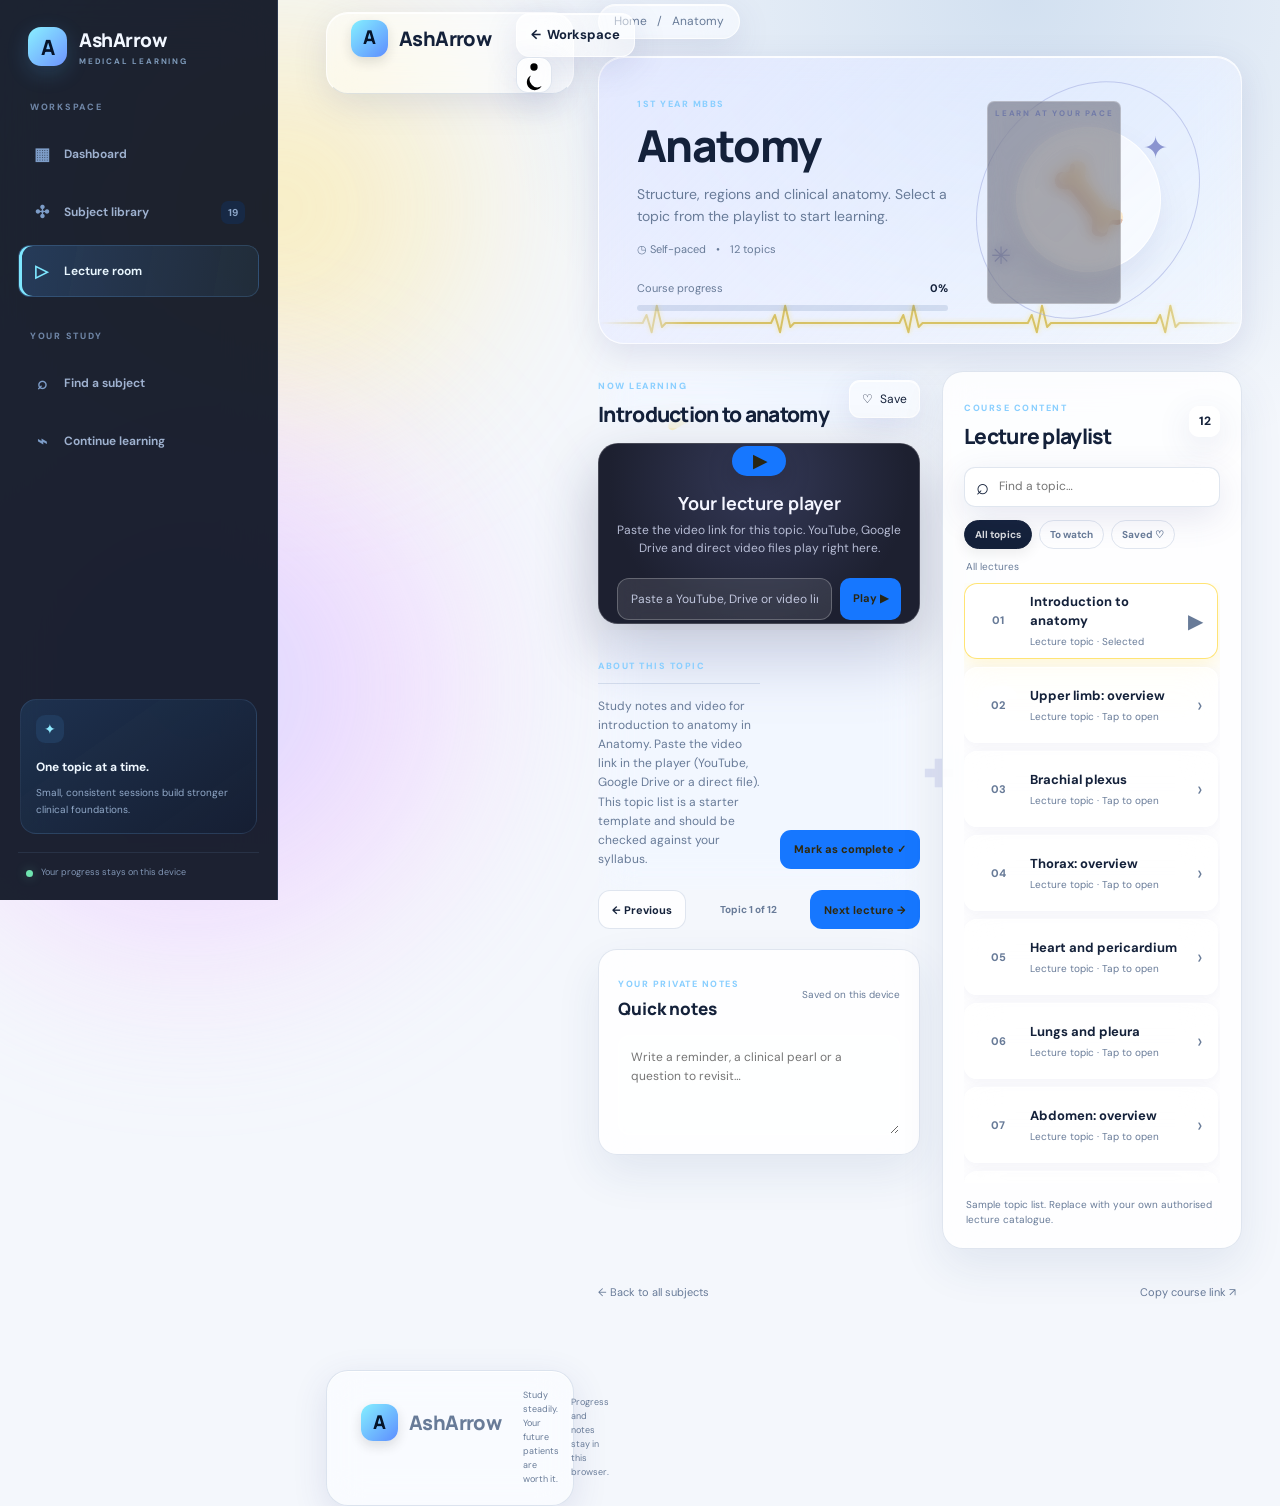
==== lecture.html @ 789b191e "Add files via upload" ====
<!DOCTYPE html>
<html lang="en">
<head>
  <meta charset="UTF-8">
  <meta name="viewport" content="width=device-width, initial-scale=1">
  <meta name="theme-color" content="#f4f5fb">
  <title>Lecture room — AshArrow</title>
  <link rel="preconnect" href="https://fonts.googleapis.com">
  <link rel="preconnect" href="https://fonts.gstatic.com" crossorigin>
  <link href="https://fonts.googleapis.com/css2?family=DM+Sans:wght@400;500;600;700&family=Manrope:wght@400;500;600;700;800&display=swap" rel="stylesheet">
  <link rel="stylesheet" href="lecture.css">
  <link rel="stylesheet" href="glass.css">
  <link rel="stylesheet" href="aa-theme.css">
  <script src="videos.js" defer></script>
  <script src="lecture.js" defer></script>
  <script src="glass.js" defer></script>
  <script src="asharrow-ui.js" defer></script>
</head>
<body>
  <div class="app-shell">
    <header class="topbar">
      <a class="brand" href="index.html"><span class="brand-mark">A</span><span>AshArrow</span></a>
      <div class="topbar-actions">
        <a class="back-link" href="index.html">← <span>Workspace</span></a>
        <button class="icon-button theme-toggle" id="themeToggle" type="button" aria-label="Switch color theme" title="Switch light/dark mode">
          <svg class="sun-icon" viewBox="0 0 24 24" aria-hidden="true"><circle cx="12" cy="12" r="4"></circle><path d="M12 2v2m0 16v2M4.93 4.93l1.42 1.42m11.3 11.3 1.42 1.42M2 12h2m16 0h2M4.93 19.07l1.42-1.42m11.3-11.3 1.42-1.42"></path></svg>
          <svg class="moon-icon" viewBox="0 0 24 24" aria-hidden="true"><path d="M20.3 15.4A8.5 8.5 0 0 1 8.6 3.7 8.6 8.6 0 1 0 20.3 15.4Z"></path></svg>
        </button>
      </div>
    </header>

    <main>
      <nav class="breadcrumbs"><a href="index.html">Home</a><span>/</span><span id="breadcrumbSubject">Subject</span></nav>
      <section class="course-hero">
        <div class="course-copy">
          <p class="eyebrow"><span class="eyebrow-dot"></span><span id="courseYear">MBBS COURSE</span></p>
          <h1 id="courseTitle">Loading subject…</h1>
          <p id="courseDescription" class="course-description">Your course topics will appear here.</p>
          <div class="course-meta"><span>◷ Self-paced</span><span>•</span><span id="topicCount">0 topics</span></div>
          <div class="course-progress"><div class="progress-label"><span>Course progress</span><strong id="progressText">0%</strong></div><div class="progress-track"><span id="progressBar"></span></div></div>
        </div>
        <div class="course-art" aria-hidden="true"><div class="art-orbit"></div><div class="art-circle"><span id="courseEmoji">📚</span></div><span class="art-star star-one">✦</span><span class="art-star star-two">✳</span><span class="art-label">LEARN AT YOUR PACE</span></div>
      <div class="ecg" data-ecg aria-hidden="true"></div>
      </section>

      <div class="learning-layout">
        <section class="player-column">
          <div class="section-title-row"><div><p class="eyebrow muted-eyebrow">NOW LEARNING</p><h2 id="lectureTitle">Select a lecture</h2></div><button class="save-button" id="saveButton" type="button" aria-pressed="false">♡ <span>Save</span></button></div>
          <div class="video-frame" id="videoFrame">
            <div class="video-placeholder" id="videoPlaceholder">
              <div class="play-bubble">▶</div>
              <h3>Your lecture player</h3>
              <p>Paste the video link for this topic. YouTube, Google Drive and direct video files play right here.</p>
              <form class="link-form" id="linkForm" autocomplete="off">
                <input id="linkInput" type="text" inputmode="url" placeholder="Paste a YouTube, Drive or video link" aria-label="Video link">
                <button class="outline-button" type="submit">Play ▶</button>
              </form>
              <p class="link-error" id="linkError" hidden></p>
            </div>
            <iframe id="drivePlayer" title="Lecture video" allow="autoplay; encrypted-media; picture-in-picture; fullscreen; clipboard-write" allowfullscreen referrerpolicy="strict-origin-when-cross-origin" hidden></iframe>
            <video id="nativeVideo" controls playsinline preload="metadata" hidden></video>
            <div class="external-card" id="externalCard" hidden>
              <div class="play-bubble">↗</div>
              <h3 id="externalTitle">Watch in a new tab</h3>
              <p id="externalText"></p>
              <a class="outline-button" id="externalOpen" href="#" target="_blank" rel="noopener">Open video ↗</a>
            </div>
          </div>
          <div class="video-toolbar" id="videoToolbar" hidden>
            <span id="videoSource">Source</span>
            <span class="toolbar-actions"><a id="openOriginal" href="#" target="_blank" rel="noopener">Open in new tab ↗</a><button type="button" id="changeLink">Change link</button></span>
          </div>
          <div class="lecture-under">
            <div><p class="eyebrow muted-eyebrow">ABOUT THIS TOPIC</p><p id="lectureDescription" class="lecture-description">Select a topic from the list to view its details.</p></div>
            <button class="complete-button" id="completeButton" type="button">Mark as complete ✓</button>
          </div>
          <div class="lesson-navigation" aria-label="Lecture navigation">
            <button id="previousTopic" class="lesson-nav-button" type="button">← Previous</button>
            <span id="lessonPosition" aria-live="polite">Topic 1 of 12</span>
            <button id="nextTopic" class="lesson-nav-button next" type="button">Next lecture <span aria-hidden="true">→</span></button>
          </div>
          <section class="notes-card"><div class="notes-heading"><div><p class="eyebrow muted-eyebrow">YOUR PRIVATE NOTES</p><h3>Quick notes</h3></div><span class="notes-status" id="notesStatus">Saved on this device</span></div><textarea id="lectureNotes" placeholder="Write a reminder, a clinical pearl or a question to revisit…"></textarea></section>
        </section>

        <aside class="playlist-card">
          <div class="playlist-heading"><div><p class="eyebrow muted-eyebrow">COURSE CONTENT</p><h2>Lecture playlist</h2></div><span class="playlist-count" id="playlistCount">0</span></div>
          <label class="playlist-search"><span>⌕</span><input id="lectureSearch" type="search" placeholder="Find a topic…" aria-label="Search lectures"></label>
          <div class="playlist-filters" role="group" aria-label="Filter lecture list">
            <button class="filter-chip active" type="button" data-filter="all" aria-pressed="true">All topics</button>
            <button class="filter-chip" type="button" data-filter="remaining" aria-pressed="false">To watch</button>
            <button class="filter-chip" type="button" data-filter="saved" aria-pressed="false">Saved ♡</button>
          </div>
          <div class="playlist-summary" id="playlistSummary" aria-live="polite">All lectures</div>
          <div class="playlist-list" id="playlistList"></div>
          <p class="playlist-footnote">Sample topic list. Replace with your own authorised lecture catalogue.</p>
        </aside>
      </div>
      <div class="course-footer"><a href="index.html">← Back to all subjects</a><button id="shareButton" class="text-button" type="button">Copy course link ↗</button></div>
    </main>
    <footer class="footer"><a class="brand footer-brand" href="index.html"><span class="brand-mark">A</span><span>AshArrow</span></a><span>Study steadily. Your future patients are worth it.</span><span class="footer-note">Progress and notes stay in this browser.</span></footer>
  </div>
</body>
</html>
---- lecture.css ----
@import url("styles.css");
.breadcrumbs{display:flex;align-items:center;gap:10px;margin:4px 0 17px;font-size:12px;color:var(--muted)}.breadcrumbs a:hover,.course-footer a:hover{color:var(--ink)}.course-hero{position:relative;display:flex;justify-content:space-between;gap:25px;min-height:260px;overflow:hidden;padding:32px 38px;border-radius:26px;background:var(--blue)}.course-copy{position:relative;z-index:2;max-width:650px;flex:1}.course-copy h1{font:800 clamp(30px,4vw,44px)/1.12 Manrope,sans-serif;letter-spacing:-1.7px;margin:0}.course-description{max-width:560px;color:var(--muted);font-size:14px;line-height:1.6;margin:13px 0}.course-meta{display:flex;gap:10px;align-items:center;color:var(--muted);font-size:11px}.course-progress{max-width:350px;margin-top:22px}.progress-label{display:flex;justify-content:space-between;font-size:11px;color:var(--muted);margin-bottom:8px}.progress-label strong{color:var(--ink)}.progress-track{height:6px;border-radius:8px;background:var(--line);overflow:hidden}.progress-track span{display:block;height:100%;width:0;background:var(--accent);border-radius:8px;transition:width .2s}.course-art{position:relative;width:230px;min-width:180px;display:grid;place-items:center}.art-orbit{position:absolute;width:210px;height:250px;border:1px solid #aab3e2a0;border-radius:50%;transform:rotate(35deg)}.art-circle{width:145px;height:145px;display:grid;place-items:center;border-radius:50%;background:#fff9;border:1px solid #ffffffd9;box-shadow:0 18px 35px #48518a1b;font-size:65px;transform:rotate(7deg)}.art-star{position:absolute;color:#8b95d0}.star-one{top:36px;right:35px;font-size:30px}.star-two{bottom:36px;left:18px;font-size:24px}.art-label{position:absolute;bottom:7px;font-size:8px;letter-spacing:1.8px;color:#727ba8;font-weight:800}.learning-layout{display:grid;grid-template-columns:minmax(0,1.5fr) minmax(300px,.8fr);gap:22px;padding:27px 0 15px;align-items:start}.player-column{min-width:0}.section-title-row{display:flex;justify-content:space-between;align-items:center;gap:15px;margin-bottom:15px}.section-title-row h2,.playlist-heading h2{font:800 21px Manrope,sans-serif;letter-spacing:-.7px;margin:0}.section-title-row .eyebrow,.playlist-heading .eyebrow{margin-bottom:6px}.save-button{display:flex;align-items:center;gap:7px;padding:9px 12px;border:1px solid var(--line);border-radius:11px;background:var(--surface);color:var(--ink);cursor:pointer;font-size:12px}.save-button.is-saved{background:#fff3bf;border-color:#ffe17a;color:#554300}.video-frame{position:relative;aspect-ratio:16/9;overflow:hidden;border-radius:20px;background:#1d2030;box-shadow:var(--shadow)}.video-frame iframe{width:100%;height:100%;border:0;background:#10121c}.video-placeholder{position:absolute;inset:0;display:flex;align-items:center;justify-content:center;flex-direction:column;text-align:center;padding:22px;background:radial-gradient(circle at 50% 20%,#343957,#1d2030 70%);color:#f4f5ff}.play-bubble{display:grid;place-items:center;width:54px;height:54px;border-radius:18px;background:var(--accent);color:#292613;padding-left:3px;font-size:19px;box-shadow:0 10px 28px #0003}.video-placeholder h3{font:700 18px Manrope,sans-serif;margin:15px 0 6px}.video-placeholder p{max-width:320px;color:#b7bdd5;font-size:12px;line-height:1.5;margin:0 0 15px}.outline-button{padding:9px 12px;border:1px solid #ffffff4d;border-radius:10px;background:#ffffff0b;color:#fff;font-size:11px;font-weight:700;cursor:pointer}.lecture-under{display:flex;justify-content:space-between;align-items:flex-end;gap:20px;padding:21px 0}.lecture-description{font-size:12px;color:var(--muted);line-height:1.6;margin:7px 0 0;max-width:520px}.complete-button{flex-shrink:0;padding:11px 14px;border:0;border-radius:11px;background:var(--accent);color:#30290e;font-size:11px;font-weight:800;cursor:pointer}.complete-button.done{background:#dff7eb;color:#176b4d}.notes-card{padding:19px;border:1px solid var(--line);border-radius:19px;background:var(--surface)}.notes-heading{display:flex;justify-content:space-between;align-items:center;gap:10px}.notes-heading h3{font:800 17px Manrope,sans-serif;margin:0}.notes-heading .eyebrow{margin-bottom:5px}.notes-status{font-size:10px;color:var(--muted)}.notes-card textarea{display:block;width:100%;min-height:100px;resize:vertical;border:1px solid var(--line);border-radius:12px;padding:12px;margin-top:15px;outline:0;background:var(--surface-2);color:var(--ink);font:12px/1.6 "DM Sans",sans-serif}.notes-card textarea:focus{border-color:#a7aedb}.playlist-card{padding:21px;border:1px solid var(--line);border-radius:21px;background:var(--surface);box-shadow:var(--shadow)}.playlist-heading{display:flex;align-items:center;justify-content:space-between;gap:12px}.playlist-count{display:grid;place-items:center;min-width:31px;height:31px;padding:0 8px;border-radius:10px;background:var(--surface-2);font-size:12px;font-weight:800}.playlist-search{display:flex;align-items:center;gap:8px;margin:17px 0 13px;padding:0 11px;height:40px;border-radius:11px;background:var(--surface-2);border:1px solid var(--line);color:var(--muted)}.playlist-search span{font-size:22px}.playlist-search input{min-width:0;width:100%;border:0;outline:0;background:transparent;color:var(--ink);font-size:12px}.playlist-list{display:flex;flex-direction:column;gap:8px;max-height:600px;overflow:auto;padding-right:2px}.topic-item{display:flex;align-items:center;gap:11px;width:100%;padding:12px;border:1px solid transparent;border-radius:13px;background:var(--surface-2);text-align:left;color:var(--ink);cursor:pointer;transition:border-color .15s,background .15s}.topic-item:hover{border-color:var(--line)}.topic-item.active{background:var(--blue);border-color:#c8cdef}.topic-number{display:grid;place-items:center;flex-shrink:0;width:33px;height:33px;border-radius:10px;background:var(--surface);color:var(--muted);font-size:11px;font-weight:800}.topic-item.completed .topic-number{background:#dff7eb;color:#176b4d}.topic-copy{min-width:0;flex:1}.topic-copy strong{display:block;font-size:12px;line-height:1.4;font-weight:700}.topic-copy span{display:block;color:var(--muted);font-size:10px;margin-top:4px}.topic-play{color:var(--muted);font-size:14px}.playlist-footnote{font-size:10px;color:var(--muted);line-height:1.5;margin:14px 2px 0}.course-footer{display:flex;align-items:center;justify-content:space-between;padding:17px 0 28px;font-size:11px;color:var(--muted)}.text-button{border:0;background:transparent;color:var(--muted);cursor:pointer;font-size:11px}.text-button:hover{color:var(--ink)}
@media(max-width:900px){.learning-layout{grid-template-columns:1fr}.playlist-list{max-height:360px}.course-art{width:180px}.course-hero{padding:28px}.art-orbit{width:160px;height:210px}.art-circle{width:120px;height:120px;font-size:52px}}
@media(max-width:560px){.topbar{height:70px}.back-link{font-size:12px}.back-link span{display:none}.course-hero{padding:25px 22px;min-height:0}.course-copy h1{font-size:31px}.course-art{position:absolute;right:-45px;top:15px;width:150px;opacity:.35}.course-copy{max-width:100%}.course-description{max-width:80%;font-size:12px}.course-progress{max-width:260px}.learning-layout{padding-top:21px;gap:17px}.section-title-row h2,.playlist-heading h2{font-size:18px}.video-frame{border-radius:15px}.video-placeholder h3{font-size:15px}.video-placeholder p{font-size:10px}.lecture-under{align-items:flex-start;flex-direction:column;gap:13px}.complete-button{align-self:flex-start}.playlist-card{padding:16px}.topic-item{padding:10px}.footer{gap:12px}.footer-note{margin-left:0;text-align:left}}

/* AshArrow enhancement pack: more breathing room, playful motion and useful controls */
.topic-item{min-height:76px;padding:15px 14px;gap:13px;position:relative;overflow:hidden;isolation:isolate}
.topic-item::after{content:"";position:absolute;inset:0;background:linear-gradient(105deg,transparent 20%,rgba(255,255,255,.24) 50%,transparent 78%);transform:translateX(-130%);transition:transform .7s ease;pointer-events:none;z-index:-1}
.topic-item:hover::after{transform:translateX(130%)}
.topic-number{width:38px;height:38px;border-radius:12px;transition:transform .25s,background .25s}
.topic-item:hover .topic-number{transform:rotate(-5deg) scale(1.06)}
.topic-copy strong{font-size:13px;line-height:1.45}
.topic-copy span{line-height:1.4}
.topic-play{font-size:20px;transition:transform .2s,color .2s}
.topic-item:hover .topic-play{transform:translateX(3px);color:var(--ink)}
.topic-item.active{box-shadow:0 8px 24px rgba(255,210,26,.15);animation:topicEnter .35s cubic-bezier(.2,.8,.2,1) both}
.playlist-filters{display:flex;flex-wrap:wrap;gap:7px;margin:0 0 10px}
.filter-chip{border:1px solid var(--line);background:transparent;color:var(--muted);border-radius:999px;padding:7px 10px;font:700 10px "DM Sans",sans-serif;cursor:pointer;transition:transform .2s,background .2s,color .2s,border-color .2s}
.filter-chip:hover{transform:translateY(-2px);color:var(--ink)}
.filter-chip.active{background:var(--ink);color:var(--surface);border-color:var(--ink);box-shadow:0 5px 14px #00000012}
.playlist-summary{font-size:10px;color:var(--muted);margin:0 2px 9px}
.playlist-empty{display:grid;place-items:center;text-align:center;padding:28px 10px;color:var(--muted);border:1px dashed var(--line);border-radius:14px}
.playlist-empty>span{font-size:26px;margin-bottom:7px}.playlist-empty strong{font-size:12px;color:var(--ink)}.playlist-empty p{font-size:10px;margin:5px 0 0}
.lesson-navigation{display:flex;align-items:center;justify-content:space-between;gap:10px;padding:0 0 20px}
.lesson-navigation>span{font-size:10px;color:var(--muted);font-weight:700;font-variant-numeric:tabular-nums}
.lesson-nav-button{min-height:39px;padding:0 13px;border:1px solid var(--line);border-radius:12px;background:var(--surface);color:var(--ink);font:700 11px "DM Sans",sans-serif;cursor:pointer;transition:transform .2s,border-color .2s,box-shadow .2s}
.lesson-nav-button:hover:not(:disabled){transform:translateY(-2px);border-color:#ffd21a;box-shadow:0 7px 18px #ffd21a25}
.lesson-nav-button:disabled{opacity:.35;cursor:not-allowed}
.lesson-nav-button.next{background:var(--accent);border-color:transparent;color:#30290e}
#lectureTitle{animation:titleSlide .3s ease both}
#progressBar{transition:width .65s cubic-bezier(.2,.8,.2,1)!important}
@keyframes topicEnter{from{opacity:.6;transform:translateX(5px) scale(.99)}to{opacity:1;transform:translateX(0) scale(1)}}
@keyframes titleSlide{from{opacity:.5;transform:translateY(5px)}to{opacity:1;transform:translateY(0)}}
@media(max-width:560px){.topic-item{min-height:78px;padding:15px 12px}.topic-number{width:37px;height:37px}.topic-copy strong{font-size:12px}.lesson-nav-button{padding:0 10px}.lesson-navigation{gap:6px}}
@media(prefers-reduced-motion:reduce){.topic-item,.topic-item::after,.topic-number,.topic-play,#lectureTitle,#progressBar,.lesson-nav-button,.filter-chip{animation:none!important;transition:none!important}}
---- glass.css ----
/* Asharchives — frosted glass + motion layer. Loads AFTER styles.css / lecture.css; delete this file to get the original look back. */
:root{--glass:rgba(255,255,255,.52);--glass-hi:rgba(255,255,255,.76);--glass-edge:rgba(255,255,255,.78);--glass-sh:0 10px 34px rgba(62,72,140,.13),inset 0 1px 0 rgba(255,255,255,.85);--fx:blur(18px) saturate(165%);--hero:linear-gradient(135deg,rgba(226,231,255,.8),rgba(255,255,255,.42));--b1:#ffe27a;--b2:#b9c4ff;--b3:#f3c9ff}
:root[data-theme="dark"]{--glass:rgba(34,38,60,.5);--glass-hi:rgba(50,56,86,.72);--glass-edge:rgba(255,255,255,.11);--glass-sh:0 10px 34px rgba(0,0,0,.38),inset 0 1px 0 rgba(255,255,255,.09);--hero:linear-gradient(135deg,rgba(52,60,104,.74),rgba(30,33,52,.45));--b1:#8a7410;--b2:#3b4aa8;--b3:#6a2f8f}

/* living background the glass blurs against */
body{min-height:100vh;animation:fadeIn .6s backwards}
body::before,body::after{content:"";position:fixed;z-index:-1;border-radius:50%;filter:blur(80px);opacity:.6;pointer-events:none}
body::before{width:46vw;height:46vw;max-width:560px;max-height:560px;top:-8%;right:-6%;background:radial-gradient(circle,var(--b1),transparent 68%);animation:drift 20s ease-in-out infinite alternate}
body::after{width:52vw;height:52vw;max-width:640px;max-height:640px;bottom:-12%;left:-10%;background:radial-gradient(circle,var(--b2),var(--b3) 45%,transparent 70%);animation:drift 26s ease-in-out infinite alternate-reverse}

/* glass surfaces */
.topbar,.searchbox,.icon-button,.save-button,.playlist-search,.year-select-wrap select,.hero-card,.daily-card,.subject-card,.educator-banner,.course-hero,.notes-card,.playlist-card,.back-link{-webkit-backdrop-filter:var(--fx);backdrop-filter:var(--fx)}
.topbar,.searchbox,.icon-button,.save-button,.playlist-search,.year-select-wrap select,.subject-card,.daily-card,.educator-banner,.notes-card,.playlist-card,.back-link,.topic-item{background-color:var(--glass);border-color:var(--glass-edge)}
.searchbox,.icon-button,.save-button,.playlist-search,.year-select-wrap select,.subject-card,.daily-card,.educator-banner,.notes-card,.playlist-card,.topbar,.back-link{box-shadow:var(--glass-sh)}
.hero-card,.course-hero{background:var(--hero);border:1px solid var(--glass-edge);box-shadow:var(--glass-sh)}
.save-button.is-saved{background-color:#fff3bf;border-color:#ffe17a}
.notes-card textarea{background:var(--glass);border-color:var(--glass-edge)}
.notes-card textarea:focus{box-shadow:0 0 0 3px rgba(255,210,26,.35)}
.topic-number{background:var(--glass-hi)}
.topic-item.active{background:var(--glass-hi);border-color:rgba(255,210,26,.6);box-shadow:0 8px 22px rgba(255,210,26,.18)}
.video-frame{border:1px solid rgba(255,255,255,.18);box-shadow:0 24px 60px rgba(30,35,80,.28)}
.video-frame iframe{animation:fadeIn .6s backwards}

/* floating glass nav */
.topbar{position:sticky;top:12px;z-index:50;height:68px;margin-top:12px;padding:0 14px;border:1px solid var(--glass-edge);border-radius:22px}
.back-link{display:inline-flex;align-items:center;gap:6px;height:44px;padding:0 14px;border:1px solid var(--glass-edge);border-radius:14px;font-size:13px;font-weight:700;transition:transform .2s}
.back-link:hover{transform:translateX(-3px)}

/* entrance animations (backwards-fill so hover transforms still work) */
.hero-card,.course-hero{animation:rise .7s cubic-bezier(.2,.8,.2,1) backwards}
.daily-card{animation:rise .7s .12s cubic-bezier(.2,.8,.2,1) backwards}
.section-block,.educator-banner,.learning-layout{animation:rise .7s .2s cubic-bezier(.2,.8,.2,1) backwards}
.subject-card{animation:rise .5s cubic-bezier(.2,.8,.2,1) backwards;position:relative;overflow:hidden;transition:transform .35s cubic-bezier(.2,.8,.2,1),box-shadow .35s,border-color .35s}
.subject-card:nth-child(3n+2){animation-delay:.07s}.subject-card:nth-child(3n){animation-delay:.14s}

/* hover: lift, sheen sweep, icon tilt */
.subject-card::before{content:"";position:absolute;inset:0;background:linear-gradient(115deg,transparent 35%,rgba(255,255,255,.35) 50%,transparent 65%);transform:translateX(-120%);transition:transform .8s ease;pointer-events:none}
.subject-card:hover{transform:translateY(-6px) scale(1.015);border-color:rgba(255,210,26,.6);box-shadow:0 18px 44px rgba(62,72,140,.22),inset 0 1px 0 rgba(255,255,255,.9)}
.subject-card:hover::before{transform:translateX(120%)}
.subject-arrow,.subject-icon,.primary-button span,.icon-button svg,.brand-mark{transition:transform .3s}
.subject-card:hover .subject-arrow{transform:translate(3px,-3px)}
.subject-card:hover .subject-icon{transform:rotate(-8deg) scale(1.1)}
.primary-button:hover{transform:translateY(-3px);box-shadow:0 12px 26px #d9b00040}.primary-button:hover span{transform:translate(3px,-3px)}
.icon-button:hover svg{transform:rotate(25deg)}.brand:hover .brand-mark{transform:rotate(-8deg) scale(1.08)}
.icon-button,.save-button,.complete-button,.outline-button{transition:transform .2s,box-shadow .2s,background .2s}
.icon-button:hover,.save-button:hover,.complete-button:hover,.outline-button:hover{transform:translateY(-2px)}
.icon-button:active,.save-button:active,.complete-button:active,.outline-button:active{transform:scale(.95)}
.topic-item{transition:transform .25s,border-color .2s,background .2s,box-shadow .25s}.topic-item:hover{transform:translateX(4px);border-color:var(--glass-edge)}

/* ambient motion */
.orbit,.art-orbit{animation:spin 50s linear infinite}.orbit-two{animation-direction:reverse;animation-duration:70s}.art-orbit{animation-name:spinB}
.anatomy-card{animation:floatA 6s ease-in-out infinite}.art-circle{animation:floatB 7s ease-in-out infinite}
.art-star,.anatomy-spark{animation:twinkle 3.6s ease-in-out infinite}.star-two{animation-delay:1.2s}
.brand-mark,.streak-flame{animation:glow 3.2s ease-in-out infinite}
.play-bubble{animation:pulse 2.4s ease-out infinite}
.week-dot.active{animation:pop .5s .3s backwards}
.progress-track span{background:linear-gradient(90deg,#ffd21a,#ffe98a,#ffd21a);background-size:200% 100%;animation:shimmer 2.6s linear infinite}

@keyframes rise{from{opacity:0;transform:translateY(22px) scale(.98)}}
@keyframes fadeIn{from{opacity:0}}
@keyframes drift{to{transform:translate(6vw,-5vh) scale(1.15)}}
@keyframes spin{to{transform:rotate(335deg)}}
@keyframes spinB{to{transform:rotate(395deg)}}
@keyframes floatA{50%{transform:rotate(8deg) translateY(-12px)}}
@keyframes floatB{50%{transform:rotate(7deg) translateY(-9px)}}
@keyframes twinkle{50%{opacity:.35;transform:scale(.8) rotate(20deg)}}
@keyframes glow{50%{box-shadow:0 5px 22px #ffd21a99}}
@keyframes pulse{0%{box-shadow:0 0 0 0 #ffd21a88}70%,100%{box-shadow:0 0 0 18px #ffd21a00}}
@keyframes shimmer{to{background-position:-200% 0}}
@keyframes pop{from{transform:scale(.4);opacity:0}}

@media(max-width:560px){:root{--fx:blur(12px) saturate(150%)}.topbar{top:8px;height:60px;margin-top:8px;padding:0 10px}.searchbox:focus-within{left:8px;right:60px;background:var(--glass-hi)}}
@media(prefers-reduced-motion:reduce){*,*::before,*::after{animation:none!important;transition:none!important}}

/* ================= v2: player fix · deeper glass · MBBS motion ================= */
:root{--glare:rgba(255,255,255,.55);--glass-deep:rgba(255,255,255,.34)}
:root[data-theme="dark"]{--glare:rgba(160,170,255,.16);--glass-deep:rgba(20,22,40,.42)}

/* FIX: the browser's [hidden] rule was being overridden by author display rules,
   so the placeholder covered the player. Hidden must always win. */
[hidden]{display:none!important}

/* ---- player: every source sits in the same 16:9 box, placeholder sits on top only when empty ---- */
.video-frame>iframe,.video-frame>video{position:absolute;inset:0;z-index:1;width:100%;height:100%;border:0;background:#0b0d16;object-fit:contain}
.video-placeholder{z-index:3;padding:18px}
.video-placeholder p{max-width:360px}
.link-form{display:flex;gap:8px;width:100%;max-width:440px;margin:6px 0 0}
.link-form input{flex:1;min-width:0;height:42px;padding:0 13px;border-radius:12px;border:1px solid rgba(255,255,255,.24);background:rgba(255,255,255,.1);color:#fff;font:12px "DM Sans",sans-serif;outline:0;-webkit-backdrop-filter:blur(12px);backdrop-filter:blur(12px);transition:border-color .2s,box-shadow .2s}
.link-form input::placeholder{color:#c1c7de}
.link-form input:focus{border-color:var(--accent);box-shadow:0 0 0 3px rgba(255,210,26,.25)}
.link-form .outline-button{height:42px;white-space:nowrap;background:var(--accent);color:#292613;border-color:transparent}
.link-error{color:#ffc2c2!important;margin:10px 0 0!important;font-size:11px!important}
.external-card{position:absolute;inset:0;z-index:2;display:flex;flex-direction:column;align-items:center;justify-content:center;gap:8px;padding:22px;text-align:center;color:#f4f5ff;background:radial-gradient(circle at 50% 20%,#3d4470,#1d2030 70%);-webkit-backdrop-filter:blur(8px);backdrop-filter:blur(8px)}
.external-card h3{font:700 17px Manrope,sans-serif;margin:10px 0 0}
.external-card p{max-width:380px;color:#c1c7de;font-size:12px;line-height:1.55;margin:0}
.external-card .outline-button{display:inline-block;text-decoration:none;margin-top:8px;background:var(--accent);color:#292613;border-color:transparent}
.video-toolbar{display:flex;justify-content:space-between;align-items:center;flex-wrap:wrap;gap:10px 14px;margin-top:13px;padding:11px 15px;border-radius:16px;border:1px solid var(--glass-edge);background:var(--glass-hi);-webkit-backdrop-filter:var(--fx);backdrop-filter:var(--fx);box-shadow:var(--glass-sh);font-size:11px;color:var(--muted)}
.toolbar-actions{display:flex;gap:16px;align-items:center;flex-wrap:wrap}
.video-toolbar a{color:var(--ink);font-weight:700;text-decoration:none;transition:color .2s}
.video-toolbar a:hover{color:#9a7a00}
.video-toolbar button{border:0;background:transparent;color:var(--ink);font:700 11px "DM Sans",sans-serif;cursor:pointer;padding:0;transition:color .2s}
.video-toolbar button:hover{color:#9a7a00}
.video-frame{animation:rise .6s cubic-bezier(.2,.8,.2,1) backwards}

/* ---- deeper glass on the remaining surfaces ---- */
.breadcrumbs{display:inline-flex;padding:7px 15px;border-radius:999px;background:var(--glass);border:1px solid var(--glass-edge);-webkit-backdrop-filter:var(--fx);backdrop-filter:var(--fx);box-shadow:var(--glass-sh)}
.topic-item,.playlist-count,.mini-icon,.week-dot,.lecture-under,.section-title-row{-webkit-backdrop-filter:var(--fx);backdrop-filter:var(--fx)}
.topic-item{position:relative;overflow:hidden;background:var(--glass);border-color:var(--glass-edge);box-shadow:0 4px 14px rgba(62,72,140,.06)}
.topic-item.active{background:var(--glass-hi)}
.playlist-count,.mini-icon{background:var(--glass-hi);border:1px solid var(--glass-edge);box-shadow:var(--glass-sh)}
.footer{margin-top:16px;padding:18px 24px;border:1px solid var(--glass-edge);border-radius:22px;background:var(--glass);-webkit-backdrop-filter:var(--fx);backdrop-filter:var(--fx);box-shadow:var(--glass-sh)}
.course-footer{padding-top:19px}
.lecture-under{background:transparent}
.notes-card textarea{background:var(--glass-deep)}
.educator-banner{background:var(--glass)}
.topic-item.completed .topic-number{background:rgba(223,247,235,.85)}

/* cursor glare: a soft light that follows the pointer across glass */
.subject-card::after,.hero-card::after,.course-hero::after,.daily-card::after,.topic-item::after,.educator-banner::after{content:"";position:absolute;inset:0;z-index:0;border-radius:inherit;pointer-events:none;opacity:0;transition:opacity .35s;background:radial-gradient(260px circle at var(--mx,50%) var(--my,50%),var(--glare),transparent 62%)}
.subject-card:hover::after,.hero-card:hover::after,.course-hero:hover::after,.daily-card:hover::after,.topic-item:hover::after,.educator-banner:hover::after{opacity:1}
.subject-card>*,.topic-item>*,.daily-card>*,.educator-banner>*{position:relative;z-index:1}
.hero-card>*:not(.hero-decoration):not(.ecg),.course-hero>*:not(.ecg){position:relative}

/* ---- MBBS motifs ---- */
/* heartbeat on the live dot, double-beat rhythm */
.eyebrow-dot{animation:beat 1.8s ease-in-out infinite}
@keyframes beat{0%,100%{transform:scale(1)}12%{transform:scale(1.55)}24%{transform:scale(1)}36%{transform:scale(1.3)}60%{transform:scale(1)}}

.course-art{z-index:2}
/* ECG strip: draws a heartbeat that scrolls across the hero */
.ecg{position:absolute;left:0;right:0;bottom:0;height:40px;overflow:hidden;pointer-events:none;z-index:1;opacity:.6;-webkit-mask:linear-gradient(90deg,transparent,#000 14%,#000 86%,transparent);mask:linear-gradient(90deg,transparent,#000 14%,#000 86%,transparent)}
.ecg-track{display:flex;width:200%;height:100%;animation:ecgScroll 9s linear infinite}
.ecg-track svg{flex:none;width:50%;height:100%;overflow:visible}
.ecg-track path{fill:none;stroke:#c9a200;stroke-width:2;stroke-linejoin:round;stroke-linecap:round;filter:drop-shadow(0 0 4px rgba(255,210,26,.7))}
:root[data-theme="dark"] .ecg-track path{stroke:#ffd21a}
@keyframes ecgScroll{to{transform:translateX(-50%)}}

/* gradient shimmer on the hero's highlighted words */
.hero-card h1 span{color:transparent;background:linear-gradient(90deg,#6873ad,#ffd21a,#9aa6e6,#6873ad);background-size:300% 100%;-webkit-background-clip:text;background-clip:text;animation:textShimmer 7s linear infinite}
@keyframes textShimmer{to{background-position:-300% 0}}

/* floating crosses and capsules behind the page */
.med-bg{position:fixed;inset:0;z-index:-1;pointer-events:none;overflow:hidden}
.med-bg>span{position:absolute;width:var(--s);height:var(--s);opacity:.22;animation:floatMed var(--d,10s) ease-in-out infinite alternate}
.med-bg .cross svg{width:100%;height:100%;fill:#8d97d6}
.med-bg .pill{height:calc(var(--s)*.5);width:calc(var(--s)*2.1);border-radius:999px;background:linear-gradient(90deg,#ffd21a 0 50%,#b9c4ff 50% 100%);transform:rotate(-30deg);box-shadow:inset 0 1px 0 rgba(255,255,255,.6)}
:root[data-theme="dark"] .med-bg .cross svg{fill:#5f6ab3}
@keyframes floatMed{from{transform:translate(0,0) rotate(0)}to{transform:translate(18px,-26px) rotate(40deg)}}

/* entrance motion for lists, pills and the stats card */
.activity-stat strong{animation:pop .6s .4s cubic-bezier(.2,.8,.2,1) backwards}
.playlist-count{animation:pop .5s .25s backwards}
.topic-number{transition:transform .25s,background .25s}
.topic-item:hover .topic-number{transform:scale(1.08) rotate(-4deg)}
.complete-button{position:relative;overflow:hidden}
.complete-button::after{content:"";position:absolute;inset:0;background:linear-gradient(115deg,transparent 35%,rgba(255,255,255,.55) 50%,transparent 65%);transform:translateX(-120%);transition:transform .7s ease}
.complete-button:hover::after{transform:translateX(120%)}
.primary-button{position:relative;overflow:hidden}
.primary-button::before{content:"";position:absolute;inset:0;background:linear-gradient(115deg,transparent 35%,rgba(255,255,255,.5) 50%,transparent 65%);transform:translateX(-120%);transition:transform .7s ease;pointer-events:none}
.primary-button:hover::before{transform:translateX(120%)}

@media(max-width:560px){.breadcrumbs{display:flex;padding:6px 12px}.video-toolbar{font-size:10px}.ecg{height:30px}
.video-placeholder{padding:12px}.video-placeholder>*{flex-shrink:0}.video-placeholder .play-bubble{width:40px;height:40px;font-size:15px;border-radius:14px}
.video-placeholder h3{margin:8px 0 0;font-size:14px}.video-placeholder>p:not(.link-error){display:none}
.link-form{margin-top:10px;gap:6px}.link-form input{flex:1 1 auto;height:38px;padding:0 10px;font-size:11px}.link-form .outline-button{height:38px;padding:0 12px}
.external-card{padding:14px}.external-card p{display:none}}
@media(prefers-reduced-motion:reduce){.med-bg,.ecg{display:none}}
---- aa-theme.css ----
/* AshArrow visual layer — preserves the existing functional markup and IDs. */
:root{--bg:#080f20;--surface:rgba(19,30,52,.78);--surface-2:rgba(26,40,67,.72);--ink:#eef5ff;--muted:#93a7c6;--line:rgba(139,170,218,.17);--accent:#7ee7ff;--accent-ink:#071525;--blue:#152747;--lav:#182543;--shadow:0 18px 55px rgba(0,0,0,.22);--radius:22px;color-scheme:dark}
:root[data-theme="light"]{--bg:#f4f7fc;--surface:rgba(255,255,255,.84);--surface-2:rgba(235,242,251,.86);--ink:#14213a;--muted:#687b98;--line:rgba(64,100,155,.16);--accent:#1677ff;--accent-ink:#fff;--blue:#e3efff;--lav:#eaf0ff;--shadow:0 18px 45px rgba(37,69,120,.09);color-scheme:light}
body{background:radial-gradient(ellipse at 80% 0%,rgba(35,107,180,.16),transparent 38%),var(--bg);background-attachment:fixed;color:var(--ink)}.app-shell{max-width:none;margin:0;padding:0 38px 0 326px;transition:padding .25s}.topbar{height:82px;border-bottom:1px solid var(--line);margin-bottom:28px}.brand{font-size:20px}.brand-mark{background:linear-gradient(135deg,#85f0ff,#5d8dff);color:#06142a;border-radius:12px}.hero-card{background:linear-gradient(115deg,rgba(23,48,83,.98),rgba(20,35,64,.88));border:1px solid rgba(121,190,255,.2);box-shadow:inset 0 1px rgba(255,255,255,.06),var(--shadow)}:root[data-theme="light"] .hero-card{background:linear-gradient(115deg,#e4efff,#f3f7ff)}.hero-card h1 span{color:#7ee7ff}:root[data-theme="light"] .hero-card h1 span{color:#2874db}.hero-copy{color:var(--muted)}.eyebrow{color:#8acfff}.daily-card,.subject-card,.educator-banner,.playlist-card,.player-card,.notes-card,.course-card,.video-card{background:var(--surface);backdrop-filter:blur(18px);-webkit-backdrop-filter:blur(18px);border-color:var(--line);box-shadow:var(--shadow)}.daily-card{border-radius:24px}.subject-card{border-radius:20px;transition:transform .24s cubic-bezier(.2,.8,.2,1),border-color .2s,box-shadow .2s}.subject-card:hover{transform:translateY(-5px);border-color:rgba(126,231,255,.45);box-shadow:0 22px 45px rgba(0,0,0,.18)}.primary-button{background:linear-gradient(120deg,#8af0ff,#70a8ff);color:#071629;box-shadow:0 8px 24px rgba(66,180,255,.2)}.primary-button:hover{box-shadow:0 12px 32px rgba(66,180,255,.28)}.section-block{scroll-margin-top:25px}.subject-icon{box-shadow:inset 0 1px rgba(255,255,255,.3)}.year-pill,.week-dot,.mini-icon{background:var(--surface-2);border-color:var(--line);color:var(--muted)}.week-dot.active{background:var(--accent);color:var(--accent-ink);border-color:var(--accent)}.progress-track span{background:linear-gradient(90deg,#68ddff,#6c96ff)}.searchbox,.year-select-wrap select,.playlist-search,.icon-button{background:var(--surface);border-color:var(--line);color:var(--ink);backdrop-filter:blur(12px)}.footer{border-color:var(--line)}.aa-sidebar{position:fixed;z-index:100;inset:0 auto 0 0;width:278px;padding:27px 18px 17px;display:flex;flex-direction:column;background:rgba(7,14,29,.91);border-right:1px solid rgba(125,176,239,.16);backdrop-filter:blur(24px);-webkit-backdrop-filter:blur(24px);color:#dbe8ff}.aa-side-brand{display:flex;align-items:center;gap:12px;padding:0 10px 30px;color:#f2f7ff;font:800 19px Manrope,sans-serif;letter-spacing:-.5px}.aa-logo{width:39px;height:39px;display:grid;place-items:center;border-radius:13px;background:linear-gradient(135deg,#8af0ff,#6d94ff);color:#06142a;font-size:21px;box-shadow:0 7px 22px #4cafff30}.aa-side-brand small{display:block;margin-top:3px;font:700 8px 'DM Sans',sans-serif;letter-spacing:1.8px;color:#7f9bbb}.aa-side-label{padding:5px 12px 10px;color:#6f86a7;font-size:9px;font-weight:800;letter-spacing:1.7px}.aa-side-label-spaced{margin-top:25px}.aa-nav-link{display:flex;align-items:center;gap:13px;padding:12px 13px;margin:3px 0;border:1px solid transparent;border-radius:12px;color:#9fb2d0;font-size:12px;font-weight:650;transition:background .2s,color .2s,transform .2s}.aa-nav-link>span{width:19px;text-align:center;font-size:17px;color:#7d9dc8}.aa-nav-link b{margin-left:auto;font-size:10px;color:#8ca5c8;background:#172945;border-radius:7px;padding:4px 7px}.aa-nav-link:hover{background:#142440;color:#eff7ff;transform:translateX(2px)}.aa-nav-link.active{background:linear-gradient(100deg,rgba(75,157,255,.2),rgba(93,205,255,.06));border-color:rgba(107,185,255,.18);color:#eaf7ff;box-shadow:inset 3px 0 #7ee7ff}.aa-nav-link.active>span{color:#7ee7ff}.aa-side-spacer{flex:1;min-height:24px}.aa-side-tip{padding:15px;border-radius:16px;border:1px solid rgba(130,177,235,.14);background:linear-gradient(145deg,rgba(31,57,91,.7),rgba(17,30,52,.6));margin:12px 2px 18px}.aa-tip-icon{display:grid;place-items:center;width:28px;height:28px;border-radius:9px;background:#213b5d;color:#8feaff;margin-bottom:13px}.aa-side-tip strong{font-size:12px;color:#eff7ff}.aa-side-tip p{font-size:10px;line-height:1.65;color:#91a8c8;margin:7px 0 0}.aa-side-footer{display:flex;align-items:center;gap:8px;padding:13px 8px 3px;border-top:1px solid rgba(135,170,218,.12);font-size:9px;color:#8196b5}.aa-status-dot{width:7px;height:7px;border-radius:50%;background:#6fe4b0;box-shadow:0 0 12px #6fe4b055}.aa-mobile-menu{display:none}.aa-reveal{opacity:0;transform:translateY(16px);transition:opacity .65s ease,transform .65s cubic-bezier(.2,.8,.2,1);transition-delay:var(--aa-delay,0ms)}.aa-reveal.aa-visible{opacity:1;transform:translateY(0)}.hero-card .orbit{animation:aa-orbit 22s linear infinite}.anatomy-card{animation:aa-float 5s ease-in-out infinite}@keyframes aa-float{0%,100%{translate:0 0}50%{translate:0 -9px}}@keyframes aa-orbit{to{rotate:360deg}}button,a{ -webkit-tap-highlight-color:transparent}button:focus-visible,a:focus-visible,input:focus-visible,select:focus-visible{outline:2px solid var(--accent);outline-offset:3px}
@media(max-width:1000px){.app-shell{padding-left:300px;padding-right:24px}.aa-sidebar{width:260px}}
@media(max-width:760px){.app-shell{padding:0 17px}.aa-sidebar{width:min(290px,85vw);transform:translateX(-105%);transition:transform .28s ease;box-shadow:18px 0 45px #0004}.aa-sidebar.aa-open{transform:translateX(0)}.aa-mobile-menu{display:grid;place-items:center;position:fixed;z-index:110;left:14px;bottom:16px;width:48px;height:48px;border:1px solid rgba(126,231,255,.3);border-radius:16px;background:linear-gradient(135deg,#8af0ff,#6d94ff);color:#071629;font-size:20px;box-shadow:0 8px 25px #0004}.topbar{padding-left:44px}.hero-decoration{opacity:.5}.aa-reveal{opacity:1;transform:none;transition:none}}
@media(prefers-reduced-motion:reduce){*,*::before,*::after{animation-duration:.01ms!important;animation-iteration-count:1!important;scroll-behavior:auto!important;transition-duration:.01ms!important}.aa-reveal{opacity:1;transform:none}}
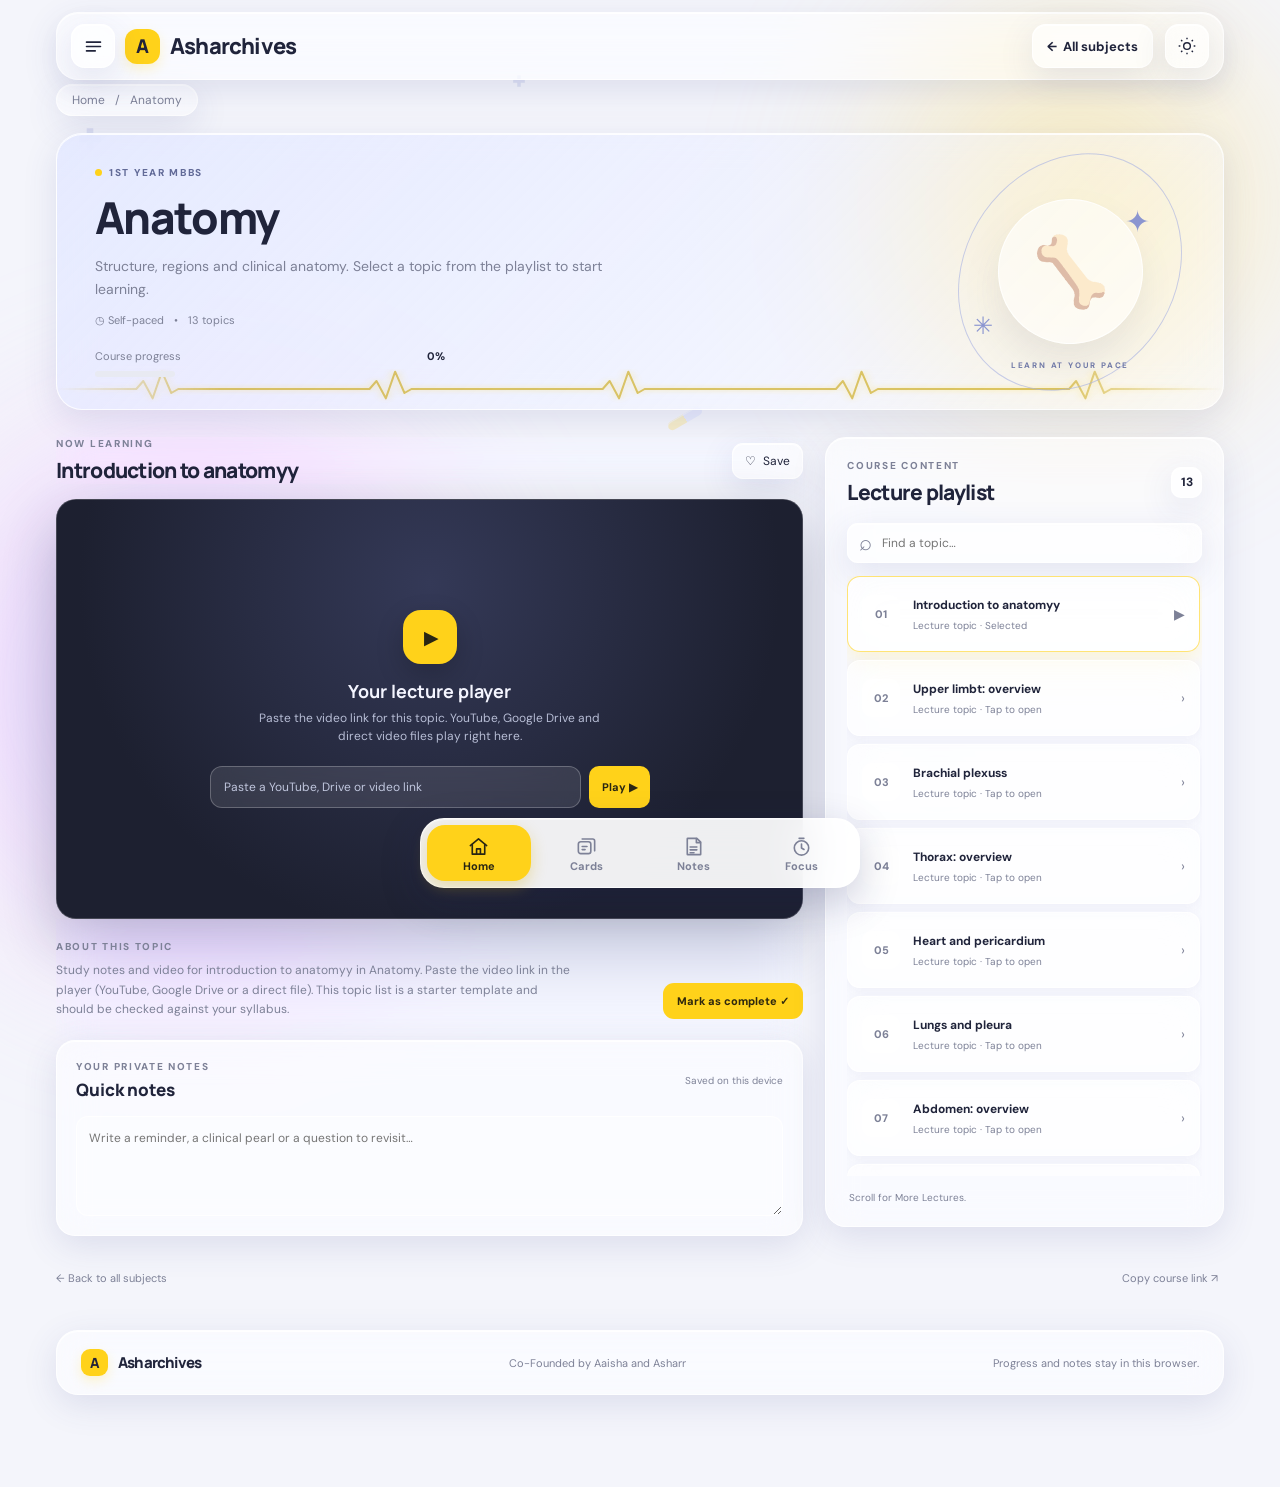
==== commit ca8a1305: "Add files via upload" ====
--- a/lecture.html
+++ b/lecture.html
@@ -2,26 +2,30 @@
 <html lang="en">
 <head>
   <meta charset="UTF-8">
-  <meta name="viewport" content="width=device-width, initial-scale=1">
+  <meta name="viewport" content="width=device-width, initial-scale=1, viewport-fit=cover">
   <meta name="theme-color" content="#f4f5fb">
-  <title>Lecture room — AshArrow</title>
+  <title>Course — Asharchives</title>
   <link rel="preconnect" href="https://fonts.googleapis.com">
   <link rel="preconnect" href="https://fonts.gstatic.com" crossorigin>
   <link href="https://fonts.googleapis.com/css2?family=DM+Sans:wght@400;500;600;700&family=Manrope:wght@400;500;600;700;800&display=swap" rel="stylesheet">
   <link rel="stylesheet" href="lecture.css">
   <link rel="stylesheet" href="glass.css">
-  <link rel="stylesheet" href="aa-theme.css">
+  <link rel="stylesheet" href="nav.css">
   <script src="videos.js" defer></script>
   <script src="lecture.js" defer></script>
   <script src="glass.js" defer></script>
-  <script src="asharrow-ui.js" defer></script>
+  <script src="subjects.js" defer></script>
+  <script src="nav.js" defer></script>
 </head>
-<body>
+<body data-page="lecture">
   <div class="app-shell">
     <header class="topbar">
-      <a class="brand" href="index.html"><span class="brand-mark">A</span><span>AshArrow</span></a>
+      <div class="topbar-left">
+        <button class="icon-button menu-button" type="button" data-menu-toggle aria-label="Open menu" aria-expanded="false" aria-controls="drawer"><svg viewBox="0 0 24 24" aria-hidden="true"><path d="M4 7h16M4 12h16M4 17h10"/></svg></button>
+        <a class="brand" href="index.html"><span class="brand-mark">A</span><span>Asharchives</span></a>
+      </div>
       <div class="topbar-actions">
-        <a class="back-link" href="index.html">← <span>Workspace</span></a>
+        <a class="back-link" href="index.html">← <span>All subjects</span></a>
         <button class="icon-button theme-toggle" id="themeToggle" type="button" aria-label="Switch color theme" title="Switch light/dark mode">
           <svg class="sun-icon" viewBox="0 0 24 24" aria-hidden="true"><circle cx="12" cy="12" r="4"></circle><path d="M12 2v2m0 16v2M4.93 4.93l1.42 1.42m11.3 11.3 1.42 1.42M2 12h2m16 0h2M4.93 19.07l1.42-1.42m11.3-11.3 1.42-1.42"></path></svg>
           <svg class="moon-icon" viewBox="0 0 24 24" aria-hidden="true"><path d="M20.3 15.4A8.5 8.5 0 0 1 8.6 3.7 8.6 8.6 0 1 0 20.3 15.4Z"></path></svg>
@@ -74,30 +78,19 @@
             <div><p class="eyebrow muted-eyebrow">ABOUT THIS TOPIC</p><p id="lectureDescription" class="lecture-description">Select a topic from the list to view its details.</p></div>
             <button class="complete-button" id="completeButton" type="button">Mark as complete ✓</button>
           </div>
-          <div class="lesson-navigation" aria-label="Lecture navigation">
-            <button id="previousTopic" class="lesson-nav-button" type="button">← Previous</button>
-            <span id="lessonPosition" aria-live="polite">Topic 1 of 12</span>
-            <button id="nextTopic" class="lesson-nav-button next" type="button">Next lecture <span aria-hidden="true">→</span></button>
-          </div>
           <section class="notes-card"><div class="notes-heading"><div><p class="eyebrow muted-eyebrow">YOUR PRIVATE NOTES</p><h3>Quick notes</h3></div><span class="notes-status" id="notesStatus">Saved on this device</span></div><textarea id="lectureNotes" placeholder="Write a reminder, a clinical pearl or a question to revisit…"></textarea></section>
         </section>
 
         <aside class="playlist-card">
           <div class="playlist-heading"><div><p class="eyebrow muted-eyebrow">COURSE CONTENT</p><h2>Lecture playlist</h2></div><span class="playlist-count" id="playlistCount">0</span></div>
-          <label class="playlist-search"><span>⌕</span><input id="lectureSearch" type="search" placeholder="Find a topic…" aria-label="Search lectures"></label>
-          <div class="playlist-filters" role="group" aria-label="Filter lecture list">
-            <button class="filter-chip active" type="button" data-filter="all" aria-pressed="true">All topics</button>
-            <button class="filter-chip" type="button" data-filter="remaining" aria-pressed="false">To watch</button>
-            <button class="filter-chip" type="button" data-filter="saved" aria-pressed="false">Saved ♡</button>
-          </div>
-          <div class="playlist-summary" id="playlistSummary" aria-live="polite">All lectures</div>
+          <label class="playlist-search"><span>⌕</span><input id="lectureSearch" type="search" placeholder="Find a topic…"></label>
           <div class="playlist-list" id="playlistList"></div>
-          <p class="playlist-footnote">Sample topic list. Replace with your own authorised lecture catalogue.</p>
+          <p class="playlist-footnote">Scroll for More Lectures.</p>
         </aside>
       </div>
       <div class="course-footer"><a href="index.html">← Back to all subjects</a><button id="shareButton" class="text-button" type="button">Copy course link ↗</button></div>
     </main>
-    <footer class="footer"><a class="brand footer-brand" href="index.html"><span class="brand-mark">A</span><span>AshArrow</span></a><span>Study steadily. Your future patients are worth it.</span><span class="footer-note">Progress and notes stay in this browser.</span></footer>
+    <footer class="footer"><a class="brand footer-brand" href="index.html"><span class="brand-mark">A</span><span>Asharchives</span></a><span>Co-Founded by Aaisha and Asharr</span><span class="footer-note">Progress and notes stay in this browser.</span></footer>
   </div>
 </body>
 </html>
--- a/lecture.css
+++ b/lecture.css
@@ -3,33 +3,31 @@
 @media(max-width:900px){.learning-layout{grid-template-columns:1fr}.playlist-list{max-height:360px}.course-art{width:180px}.course-hero{padding:28px}.art-orbit{width:160px;height:210px}.art-circle{width:120px;height:120px;font-size:52px}}
 @media(max-width:560px){.topbar{height:70px}.back-link{font-size:12px}.back-link span{display:none}.course-hero{padding:25px 22px;min-height:0}.course-copy h1{font-size:31px}.course-art{position:absolute;right:-45px;top:15px;width:150px;opacity:.35}.course-copy{max-width:100%}.course-description{max-width:80%;font-size:12px}.course-progress{max-width:260px}.learning-layout{padding-top:21px;gap:17px}.section-title-row h2,.playlist-heading h2{font-size:18px}.video-frame{border-radius:15px}.video-placeholder h3{font-size:15px}.video-placeholder p{font-size:10px}.lecture-under{align-items:flex-start;flex-direction:column;gap:13px}.complete-button{align-self:flex-start}.playlist-card{padding:16px}.topic-item{padding:10px}.footer{gap:12px}.footer-note{margin-left:0;text-align:left}}
 
-/* AshArrow enhancement pack: more breathing room, playful motion and useful controls */
-.topic-item{min-height:76px;padding:15px 14px;gap:13px;position:relative;overflow:hidden;isolation:isolate}
-.topic-item::after{content:"";position:absolute;inset:0;background:linear-gradient(105deg,transparent 20%,rgba(255,255,255,.24) 50%,transparent 78%);transform:translateX(-130%);transition:transform .7s ease;pointer-events:none;z-index:-1}
-.topic-item:hover::after{transform:translateX(130%)}
-.topic-number{width:38px;height:38px;border-radius:12px;transition:transform .25s,background .25s}
-.topic-item:hover .topic-number{transform:rotate(-5deg) scale(1.06)}
-.topic-copy strong{font-size:13px;line-height:1.45}
-.topic-copy span{line-height:1.4}
-.topic-play{font-size:20px;transition:transform .2s,color .2s}
-.topic-item:hover .topic-play{transform:translateX(3px);color:var(--ink)}
-.topic-item.active{box-shadow:0 8px 24px rgba(255,210,26,.15);animation:topicEnter .35s cubic-bezier(.2,.8,.2,1) both}
-.playlist-filters{display:flex;flex-wrap:wrap;gap:7px;margin:0 0 10px}
-.filter-chip{border:1px solid var(--line);background:transparent;color:var(--muted);border-radius:999px;padding:7px 10px;font:700 10px "DM Sans",sans-serif;cursor:pointer;transition:transform .2s,background .2s,color .2s,border-color .2s}
-.filter-chip:hover{transform:translateY(-2px);color:var(--ink)}
-.filter-chip.active{background:var(--ink);color:var(--surface);border-color:var(--ink);box-shadow:0 5px 14px #00000012}
-.playlist-summary{font-size:10px;color:var(--muted);margin:0 2px 9px}
-.playlist-empty{display:grid;place-items:center;text-align:center;padding:28px 10px;color:var(--muted);border:1px dashed var(--line);border-radius:14px}
-.playlist-empty>span{font-size:26px;margin-bottom:7px}.playlist-empty strong{font-size:12px;color:var(--ink)}.playlist-empty p{font-size:10px;margin:5px 0 0}
-.lesson-navigation{display:flex;align-items:center;justify-content:space-between;gap:10px;padding:0 0 20px}
-.lesson-navigation>span{font-size:10px;color:var(--muted);font-weight:700;font-variant-numeric:tabular-nums}
-.lesson-nav-button{min-height:39px;padding:0 13px;border:1px solid var(--line);border-radius:12px;background:var(--surface);color:var(--ink);font:700 11px "DM Sans",sans-serif;cursor:pointer;transition:transform .2s,border-color .2s,box-shadow .2s}
-.lesson-nav-button:hover:not(:disabled){transform:translateY(-2px);border-color:#ffd21a;box-shadow:0 7px 18px #ffd21a25}
-.lesson-nav-button:disabled{opacity:.35;cursor:not-allowed}
-.lesson-nav-button.next{background:var(--accent);border-color:transparent;color:#30290e}
-#lectureTitle{animation:titleSlide .3s ease both}
-#progressBar{transition:width .65s cubic-bezier(.2,.8,.2,1)!important}
-@keyframes topicEnter{from{opacity:.6;transform:translateX(5px) scale(.99)}to{opacity:1;transform:translateX(0) scale(1)}}
-@keyframes titleSlide{from{opacity:.5;transform:translateY(5px)}to{opacity:1;transform:translateY(0)}}
-@media(max-width:560px){.topic-item{min-height:78px;padding:15px 12px}.topic-number{width:37px;height:37px}.topic-copy strong{font-size:12px}.lesson-nav-button{padding:0 10px}.lesson-navigation{gap:6px}}
-@media(prefers-reduced-motion:reduce){.topic-item,.topic-item::after,.topic-number,.topic-play,#lectureTitle,#progressBar,.lesson-nav-button,.filter-chip{animation:none!important;transition:none!important}}
+
+/* Taller lecture-selection tiles for clearer, more comfortable tapping */
+.topic-item {
+  min-height: 76px;
+  padding: 16px 14px;
+  gap: 13px;
+}
+.topic-number {
+  width: 38px;
+  height: 38px;
+}
+.topic-copy strong {
+  line-height: 1.5;
+}
+.topic-copy span {
+  margin-top: 5px;
+}
+@media (max-width: 560px) {
+  .topic-item {
+    min-height: 78px;
+    padding: 15px 12px;
+    gap: 12px;
+  }
+  .topic-number {
+    width: 38px;
+    height: 38px;
+  }
+}
--- a/nav.css
+++ b/nav.css
@@ -0,0 +1,72 @@
+/* Asharchives — sidebar, hamburger, bottom tab bar, toast.
+   Uses the colour/glass variables from styles.css + glass.css. Load after glass.css. */
+
+:root{--dock-bg:rgba(255,255,255,.93)}
+:root[data-theme="dark"]{--dock-bg:rgba(30,33,52,.94)}
+.icon-button:focus-visible,.back-link:focus-visible,.brand:focus-visible{outline:2px solid var(--accent);outline-offset:2px}
+
+/* ---------- hamburger in the topbar ---------- */
+.topbar-left{display:flex;align-items:center;gap:10px;min-width:0}
+.menu-button svg{width:21px;fill:none;stroke:currentColor;stroke-width:1.8;stroke-linecap:round}
+.menu-button:hover svg{transform:none}
+
+/* ---------- drawer ---------- */
+html.nav-open{overflow:hidden}
+.nav-overlay{position:fixed;inset:0;z-index:90;background:rgba(18,20,38,.42);-webkit-backdrop-filter:blur(3px);backdrop-filter:blur(3px);opacity:0;visibility:hidden;transition:opacity .25s,visibility 0s .25s}
+html.nav-open .nav-overlay{opacity:1;visibility:visible;transition:opacity .25s}
+.drawer{position:fixed;z-index:100;top:0;bottom:0;left:0;width:min(86vw,320px);display:flex;flex-direction:column;padding:18px 16px calc(16px + env(safe-area-inset-bottom,0px));
+  background:var(--glass-hi);-webkit-backdrop-filter:blur(26px) saturate(170%);backdrop-filter:blur(26px) saturate(170%);
+  border-right:1px solid var(--glass-edge);box-shadow:18px 0 50px rgba(20,24,60,.22);
+  transform:translateX(-102%);visibility:hidden;transition:transform .32s cubic-bezier(.2,.8,.2,1),visibility 0s .32s;overflow-y:auto;overscroll-behavior:contain}
+html.nav-open .drawer{transform:none;visibility:visible;transition:transform .32s cubic-bezier(.2,.8,.2,1)}
+.drawer-head{display:flex;align-items:center;justify-content:space-between;gap:12px;padding:2px 2px 18px}
+.drawer-head .icon-button svg{width:19px}
+.drawer-nav{display:flex;flex-direction:column;gap:4px}
+.drawer-label{margin:16px 10px 6px;font-size:12px;font-weight:700;color:var(--muted)}
+.drawer-label:first-child{margin-top:4px}
+.drawer-link{display:flex;align-items:center;gap:13px;min-height:48px;padding:0 12px;border-radius:14px;font-size:15px;font-weight:600;color:var(--ink);border:1px solid transparent;transition:background .18s,border-color .18s}
+.drawer-link svg{width:22px;height:22px;flex-shrink:0;fill:none;stroke:currentColor;stroke-width:1.7;stroke-linecap:round;stroke-linejoin:round;color:var(--muted)}
+.drawer-link:hover{background:var(--glass)}
+.drawer-link.is-active{background:var(--glass);border-color:rgba(255,210,26,.65);box-shadow:inset 3px 0 0 var(--accent)}
+.drawer-link.is-active svg{color:var(--ink)}
+.drawer-link:focus-visible,.dock-tab:focus-visible,.drawer-theme:focus-visible{outline:2px solid var(--accent);outline-offset:2px}
+.badge{margin-left:auto;min-width:24px;padding:3px 8px;border-radius:999px;background:var(--accent);color:var(--accent-ink);font-size:11px;font-weight:800;font-style:normal;text-align:center}
+.badge.live{font-variant-numeric:tabular-nums}
+.drawer-foot{margin-top:auto;padding-top:20px}
+.drawer-today{display:grid;grid-template-columns:repeat(3,1fr);gap:8px;padding:14px 8px;border-radius:16px;background:var(--glass);border:1px solid var(--glass-edge)}
+.drawer-today div{display:flex;flex-direction:column;align-items:center;gap:3px;text-align:center}
+.drawer-today strong{font:800 20px Manrope,sans-serif;letter-spacing:-.5px}
+.drawer-today span{font-size:11px;color:var(--muted)}
+.drawer-theme{display:flex;align-items:center;gap:12px;width:100%;margin-top:10px;min-height:46px;padding:0 12px;border:1px solid var(--glass-edge);border-radius:14px;background:var(--glass);color:var(--ink);font-size:14px;font-weight:600;cursor:pointer}
+.drawer-theme svg{width:20px;fill:none;stroke:currentColor;stroke-width:1.7}
+.drawer-theme .sun-icon,.drawer-theme .moon-icon{display:none}
+.drawer-theme .sun-icon{display:grid}
+:root[data-theme="dark"] .drawer-theme .sun-icon{display:none}
+:root[data-theme="dark"] .drawer-theme .moon-icon{display:grid}
+.drawer-note{margin:12px 4px 0;font-size:11px;color:var(--muted)}
+
+/* ---------- bottom tab bar ---------- */
+.dock{position:fixed;z-index:60;left:50%;bottom:calc(12px + env(safe-area-inset-bottom,0px));transform:translateX(-50%);width:min(calc(100% - 24px),440px);display:grid;grid-template-columns:repeat(4,1fr);gap:4px;padding:6px;
+  border-radius:24px;background:var(--dock-bg);border:1px solid var(--glass-edge);-webkit-backdrop-filter:blur(22px) saturate(170%);backdrop-filter:blur(22px) saturate(170%);box-shadow:0 14px 40px rgba(30,36,90,.22),inset 0 1px 0 rgba(255,255,255,.5)}
+.dock-tab{position:relative;display:flex;flex-direction:column;align-items:center;justify-content:center;gap:3px;min-height:56px;border-radius:18px;color:var(--muted);font-size:11px;font-weight:700;transition:background .2s,color .2s}
+.dock-tab svg{width:23px;height:23px;fill:none;stroke:currentColor;stroke-width:1.7;stroke-linecap:round;stroke-linejoin:round}
+.dock-tab:hover{color:var(--ink)}
+.dock-tab.is-active{background:var(--accent);color:var(--accent-ink);box-shadow:0 6px 16px rgba(217,176,0,.3)}
+.dock-label{font-variant-numeric:tabular-nums;line-height:1}
+.dock-tab.is-live::after,.dock-tab.is-paused::after{content:"";position:absolute;top:8px;right:calc(50% - 20px);width:8px;height:8px;border-radius:50%;background:#e5484d;box-shadow:0 0 0 2px var(--dock-bg);animation:beat 1.8s ease-in-out infinite}
+.dock-tab.is-paused::after{background:var(--muted);animation:none}
+.dock-tab.is-live:not(.is-active){color:var(--ink)}
+body.has-dock .app-shell{padding-bottom:calc(92px + env(safe-area-inset-bottom,0px))}
+
+/* ---------- toast ---------- */
+.toast{position:fixed;z-index:120;left:50%;bottom:calc(98px + env(safe-area-inset-bottom,0px));transform:translate(-50%,16px);display:flex;align-items:center;gap:14px;max-width:min(calc(100% - 28px),420px);padding:12px 16px;border-radius:16px;
+  background:#1f2236;color:#f4f5ff;font-size:13px;font-weight:600;line-height:1.4;box-shadow:0 16px 40px rgba(10,12,30,.35);opacity:0;pointer-events:none;transition:opacity .22s,transform .22s}
+.toast.show{opacity:1;transform:translate(-50%,0);pointer-events:auto}
+.toast button{border:0;background:transparent;color:var(--accent);font:800 13px "DM Sans",sans-serif;cursor:pointer;padding:4px 2px}
+
+@media(max-width:560px){
+  .topbar-left{gap:8px}
+  .dock{bottom:calc(8px + env(safe-area-inset-bottom,0px));width:calc(100% - 16px)}
+  .toast{bottom:calc(90px + env(safe-area-inset-bottom,0px))}
+}
+@media(prefers-reduced-motion:reduce){.drawer,.nav-overlay,.toast{transition:none!important}}
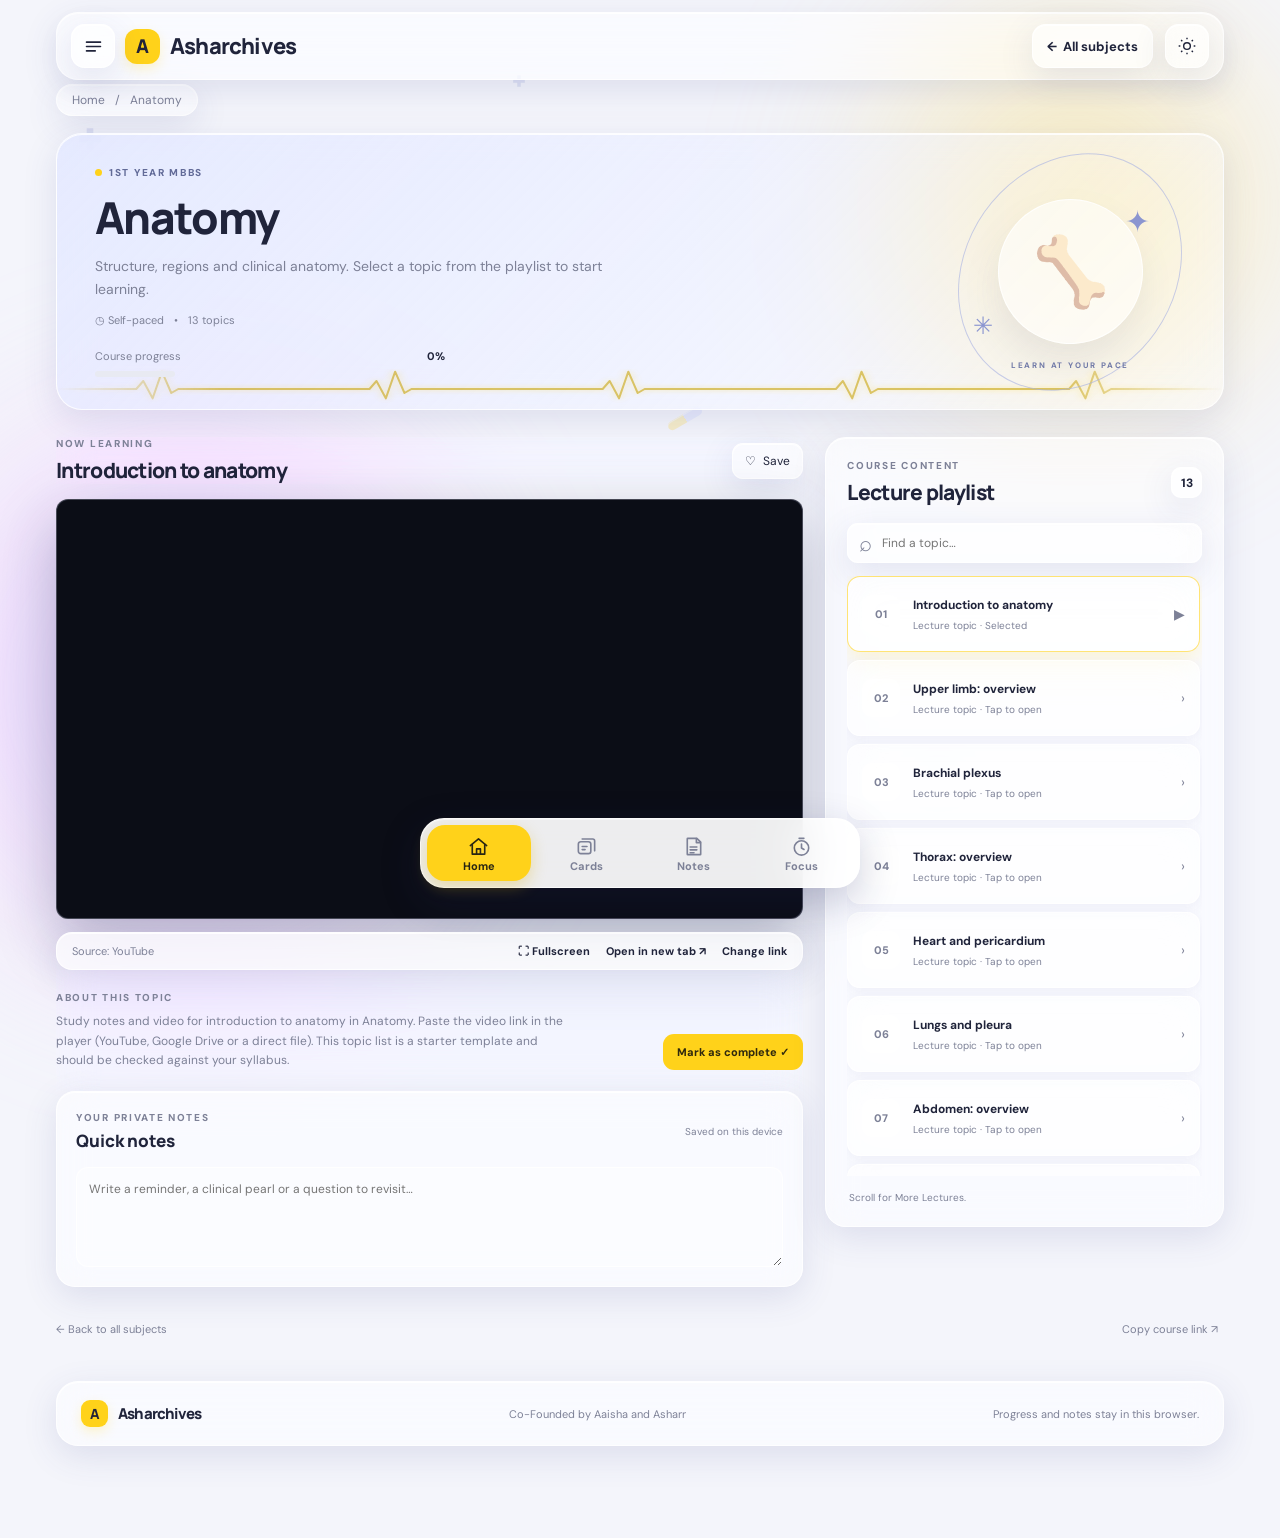
==== commit e608caba: "Add files via upload" ====
--- a/lecture.html
+++ b/lecture.html
@@ -51,6 +51,7 @@
         <section class="player-column">
           <div class="section-title-row"><div><p class="eyebrow muted-eyebrow">NOW LEARNING</p><h2 id="lectureTitle">Select a lecture</h2></div><button class="save-button" id="saveButton" type="button" aria-pressed="false">♡ <span>Save</span></button></div>
           <div class="video-frame" id="videoFrame">
+            <button class="exit-expanded" id="exitExpanded" type="button" aria-label="Close fullscreen">✕ Close</button>
             <div class="video-placeholder" id="videoPlaceholder">
               <div class="play-bubble">▶</div>
               <h3>Your lecture player</h3>
@@ -72,7 +73,7 @@
           </div>
           <div class="video-toolbar" id="videoToolbar" hidden>
             <span id="videoSource">Source</span>
-            <span class="toolbar-actions"><a id="openOriginal" href="#" target="_blank" rel="noopener">Open in new tab ↗</a><button type="button" id="changeLink">Change link</button></span>
+            <span class="toolbar-actions"><button type="button" id="fullscreenBtn">⛶ Fullscreen</button><a id="openOriginal" href="#" target="_blank" rel="noopener">Open in new tab ↗</a><button type="button" id="changeLink">Change link</button></span>
           </div>
           <div class="lecture-under">
             <div><p class="eyebrow muted-eyebrow">ABOUT THIS TOPIC</p><p id="lectureDescription" class="lecture-description">Select a topic from the list to view its details.</p></div>
--- a/lecture.css
+++ b/lecture.css
@@ -31,3 +31,29 @@
     height: 38px;
   }
 }
+
+
+/* ===== Player fix: keep Drive's bottom controls (settings, fullscreen) visible ===== */
+body[data-page="lecture"] .video-frame{overflow:visible;border-radius:12px;scroll-margin-top:88px;scroll-margin-bottom:120px}
+body[data-page="lecture"] .video-frame>iframe,
+body[data-page="lecture"] .video-frame>video,
+body[data-page="lecture"] .video-placeholder,
+body[data-page="lecture"] .external-card{border-radius:12px}
+@media(max-width:560px){
+  /* taller box on phones so the control bar has room and isn't cramped */
+  body[data-page="lecture"] .video-frame{aspect-ratio:4/3;border-radius:10px}
+  body[data-page="lecture"] .video-frame>iframe,
+  body[data-page="lecture"] .video-frame>video,
+  body[data-page="lecture"] .video-placeholder,
+  body[data-page="lecture"] .external-card{border-radius:10px}
+}
+.video-toolbar button#fullscreenBtn{font-weight:700}
+
+/* fullscreen overlay fallback + close button */
+.exit-expanded{display:none;position:absolute;top:calc(10px + env(safe-area-inset-top,0px));left:10px;z-index:5;padding:8px 12px;border:0;border-radius:10px;background:rgba(15,17,28,.75);color:#fff;font:700 12px "DM Sans",sans-serif;cursor:pointer}
+.video-frame.is-expanded .exit-expanded{display:block}
+body[data-page="lecture"] .video-frame.is-expanded{position:fixed;inset:0;z-index:200;width:100vw;height:100vh;height:100dvh;aspect-ratio:auto;border-radius:0;border:0;animation:none}
+body[data-page="lecture"] .video-frame.is-expanded>iframe,
+body[data-page="lecture"] .video-frame.is-expanded>video{border-radius:0}
+html.player-expanded{overflow:hidden}
+html.player-expanded .dock{display:none}
